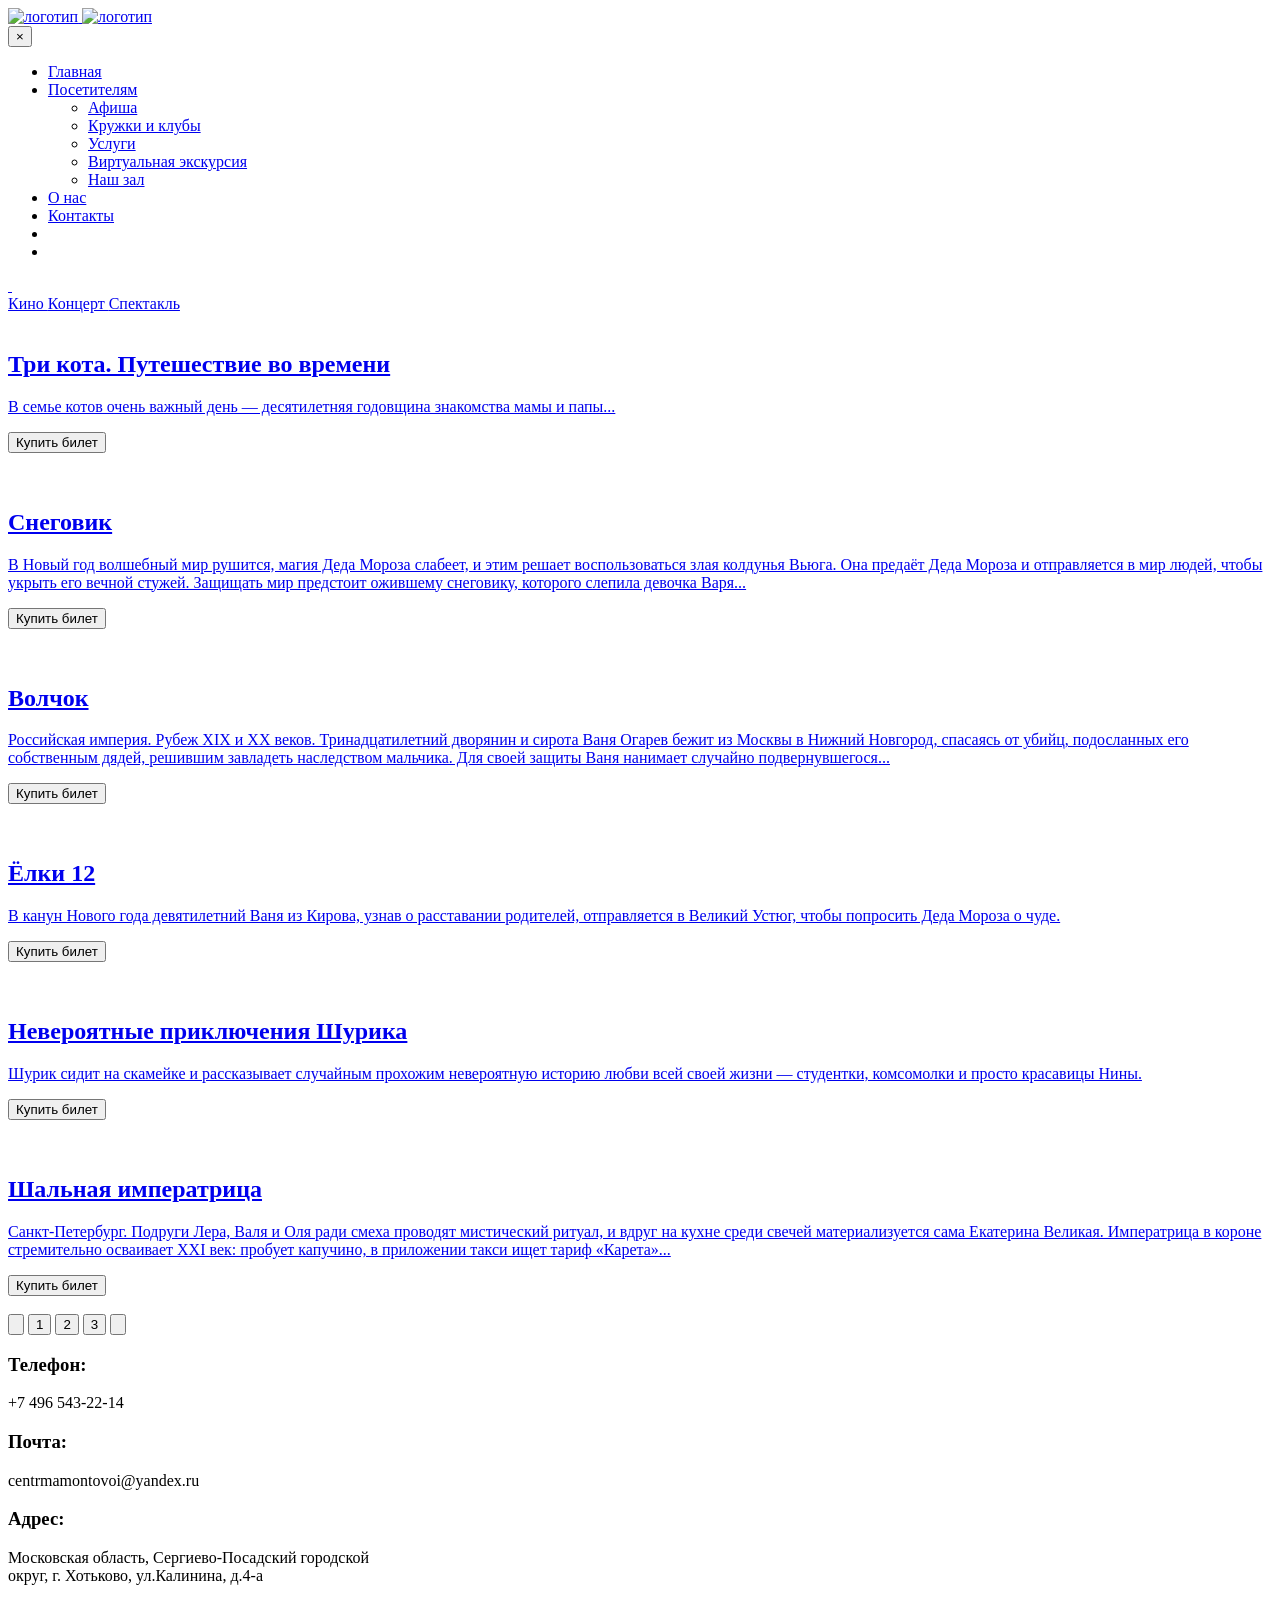
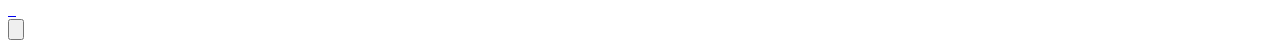
==== afisha.html @ f18469e9 "Add files via upload" ====
<!DOCTYPE html>
<html lang="ru">
<head>
    <meta charset="UTF-8">
    <meta name="viewport" content="width=device-width, initial-scale=1.0">
    <link rel="stylesheet" href="/dist/css/reset.css">
    <link rel="stylesheet" href="/dist/css/normalize.css">
    <link rel="stylesheet" href="/dist/css/style.min.css">
    <title>Культурный центр "Елизавета Мамонтова"</title>
    <script src="js/script.js" defer></script>
</head>
<body>

    <!-- хедер -->
    <div class="main-section">
        <div class="main-section__nav-background"></div>
        <div class="hamburger">
            <span></span>
            <span></span>
            <span></span>
        </div>
        <div class="container main-section_nav-container">
            <header>
                <a href="index.html">
                    <img src="/src/icons/fullLogo.svg" alt="логотип" class="header__logo-full">
                    <img src="/src/icons/logo.svg" alt="логотип" class="header__logo-mobile">
                </a>
            </header>
            <nav class="main-section__nav nav-menu">

                <button class="nav-menu__close">×</button>

                <ul class="nav-menu__list">
                    <li class="nav-menu__list-item"><a href="index.html">Главная</a></li>
                    <li class="nav-menu__list-item nav-menu__dropdown">
                        <a href="#" class="nav-menu__link nav-menu__link_active">Посетителям</a>
                        <ul class="nav-menu__submenu">
                            <li><a href="afisha.html">Афиша</a></li>
                            <li><a href="#">Кружки и клубы</a></li>
                            <li><a href="#">Услуги</a></li>
                            <li><a href="#">Виртуальная экскурсия</a></li>
                            <li><a href="#">Наш зал</a></li>
                        </ul>
                    </li>
                    <li class="nav-menu__list-item"><a href="#">О нас</a></li>
                    <li class="nav-menu__list-item"><a href="#">Контакты</a></li>
                    <li class="nav-menu__list-item_icon">
                        <a href="#"><img src="/src/icons/visuallyImpaired.svg" alt=""></a>
                    </li>
                    <li class="nav-menu__list-item_icon">
                        <a href="#"><img src="/src/icons/serch.svg" alt=""></a>
                    </li>
                </ul>
            </nav>
            
            <div class="header__actions">
                <a href="#" class="header__icon">
                    <img src="/src/icons/visuallyImpaired.svg" alt="">
                </a>
                <a href="#" class="header__icon">
                    <img src="/src/icons/serch.svg" alt="">
                </a>
            </div>
            
            <div class="nav-overlay"></div>
            
        </div>
    </div>

    <!-- события -->
    <div class="afisha-tabs">
        <div class="afisha-tabs__container">

            <a href="#" class="afisha-tabs__item afisha-tabs__item_active">
                Кино
            </a>

            <a href="#" class="afisha-tabs__item">
                Концерт
            </a>

            <a href="#" class="afisha-tabs__item" id="cover-end">
                Спектакль
            </a>

        </div>
    </div>

    <!-- афиши -->
    <section class="movies">

        <div class="movie-card">
            <a href="filmCard1.html" class="movie-card__link">
                <img src="img/Постер1.png" alt="" class="movie-card__img">
            </a>

            <div class="movie-card__content">
                <a href="filmCard1.html" class="movie-card__link">
                    <h1 class="movie-card__title">
                        Три кота. Путешествие во времени
                    </h1>

                    <p class="movie-card__text">
                        В семье котов очень важный день — десятилетняя годовщина знакомства мамы и папы...
                    </p>
                </a>

                <button class="movie-card__btn">
                    Купить билет
                </button>
            </div>

            <img src="icons/ГолубаяЗвезда.svg" alt="" class="movie-card__star movie-card__star_left">
            
            <img src="icons/ГолубаяЗвезда.svg" alt="" class="movie-card__star movie-card__star_right">

        </div>

        <div class="movie-card">
            <a href="filmCard1.html" class="movie-card__link">
                <img src="img/Постер2.png" alt="" class="movie-card__img">
            </a>
            
            
            <div class="movie-card__content">
                <a href="filmCard1.html" class="movie-card__link">
                    <h1 class="movie-card__title">
                        Снеговик
                    </h1>

                    <p class="movie-card__text">
                        В Новый год волшебный мир рушится, магия Деда Мороза слабеет, и этим решает воспользоваться злая колдунья Вьюга. Она предаёт Деда Мороза и отправляется в мир людей, чтобы укрыть его вечной стужей. Защищать мир предстоит ожившему снеговику, которого слепила девочка Варя...
                    </p>
                </a>

                <button class="movie-card__btn">
                    Купить билет
                </button>
            </div>
            

            <img src="icons/ГолубаяЗвезда.svg" alt="" class="movie-card__star movie-card__star_left">
            
            <img src="icons/ГолубаяЗвезда.svg" alt="" class="movie-card__star movie-card__star_right">

        </div>

        <div class="movie-card">
            <a href="filmCard3.html" class="movie-card__link">
                <img src="img/Постер3.png" alt="" class="movie-card__img">
            </a>

            <div class="movie-card__content">
                <a href="filmCard3.html" class="movie-card__link">
                    <h1 class="movie-card__title">
                        Волчок
                    </h1>
                </a>

                <a href="filmCard3.html" class="movie-card__link">
                    <p class="movie-card__text">
                        Российская империя. Рубеж XIX и XX веков. Тринадцатилетний дворянин и сирота Ваня Огарев бежит из Москвы в Нижний Новгород, спасаясь от убийц, подосланных его собственным дядей, решившим завладеть наследством мальчика. Для своей защиты Ваня нанимает случайно подвернувшегося...
                    </p>
                </a>

                <button class="movie-card__btn">
                    Купить билет
                </button>
            </div>

            <img src="icons/ГолубаяЗвезда.svg" alt="" class="movie-card__star movie-card__star_left">
            
            <img src="icons/ГолубаяЗвезда.svg" alt="" class="movie-card__star movie-card__star_right">

        </div>

        <div class="movie-card">
            <a href="filmCard1.html" class="movie-card__link">
                <img src="img/Постер4.png" alt="" class="movie-card__img">
            </a>

            <div class="movie-card__content">
                <a href="filmCard1.html" class="movie-card__link">
                    <h1 class="movie-card__title">
                        Ёлки 12
                    </h1>

                    <p class="movie-card__text">
                        В канун Нового года девятилетний Ваня из Кирова, узнав о расставании родителей, отправляется в Великий Устюг, чтобы попросить Деда Мороза о чуде.
                    </p>
                </a>

                <button class="movie-card__btn">
                    Купить билет
                </button>
            </div>

            <img src="icons/ГолубаяЗвезда.svg" alt="" class="movie-card__star movie-card__star_left">
            
            <img src="icons/ГолубаяЗвезда.svg" alt="" class="movie-card__star movie-card__star_right">

        </div>

        <div class="movie-card">
            <a href="filmCard1.html" class="movie-card__link">
                <img src="img/Постер5.png" alt="" class="movie-card__img">
            </a>

            <div class="movie-card__content">
                <a href="filmCard1.html" class="movie-card__link">
                    <h1 class="movie-card__title">
                        Невероятные приключения Шурика
                    </h1>

                    <p class="movie-card__text">
                        Шурик сидит на скамейке и рассказывает случайным прохожим невероятную историю любви всей своей жизни — студентки, комсомолки и просто красавицы Нины.
                    </p>
                </a>

                <button class="movie-card__btn">
                    Купить билет
                </button>
            </div>

            <img src="icons/ГолубаяЗвезда.svg" alt="" class="movie-card__star movie-card__star_left">
            
            <img src="icons/ГолубаяЗвезда.svg" alt="" class="movie-card__star movie-card__star_right">

        </div>

        <div class="movie-card">
            <a href="filmCard1.html" class="movie-card__link">
                <img src="img/Постер6.png" alt="" class="movie-card__img">
            </a>

            <div class="movie-card__content">
                <a href="filmCard1.html" class="movie-card__link">
                    <h2 class="movie-card__title">
                        Шальная императрица
                    </h2>

                    <p class="movie-card__text">
                        Санкт-Петербург. Подруги Лера, Валя и Оля ради смеха проводят мистический ритуал, и вдруг на кухне среди свечей материализуется сама Екатерина Великая. Императрица в короне стремительно осваивает XXI век: пробует капучино, в приложении такси ищет тариф «Карета»...
                    </p>
                </a>

                <button class="movie-card__btn">
                    Купить билет
                </button>
            </div>

            <img src="icons/ГолубаяЗвезда.svg" alt="" class="movie-card__star movie-card__star_left">
            
            <img src="icons/ГолубаяЗвезда.svg" alt="" class="movie-card__star movie-card__star_right">

        </div>

    </section>

    <!-- страницы -->
    <div class="pagination">

        <button class="pagination__arrow pagination__arrow_left">
            <img src="icons/КнопкаВлево.svg" alt="">
        </button>

        <button class="pagination__page pagination__page_active">
            1
        </button>

        <button class="pagination__page">
            2
        </button>

        <button class="pagination__page">
            3
        </button>

        <button class="pagination__arrow pagination__arrow_right">
            <img src="icons/КнопкаВправо.svg" alt="">
        </button>

    </div>

    <!-- футер -->
    <footer class="footer">

        <div class="footer__top-line"></div>

        <div class="footer__container">

            <div class="footer__contacts">

                <div class="footer__item">
                    <h3>Телефон:</h3>
                    <p>+7 496 543-22-14</p>
                </div>

                <div class="footer__item">
                    <h3>Почта:</h3>
                    <p>centrmamontovoi@yandex.ru</p>
                </div>

                <div class="footer__item">
                    <h3>Адрес:</h3>
                    <p>
                        Московская область, Сергиево-Посадский городской <br> округ, г. Хотьково, ул.Калинина, д.4-а
                    </p>
                </div>

            </div>

            <div class="footer__socials">

                <a href="#">
                    <img src="icons/vk.svg" alt="">
                </a>

                <a href="#">
                    <img src="icons/telegram.svg" alt="">
                </a>

                <a href="#">
                    <img src="icons/ok.svg" alt="">
                </a>

            </div>

        </div>

        <button class="scroll-top">
            <img src="icons/КнопкаНаверх.svg" alt="">
        </button>

    </footer>

</body>
</html>
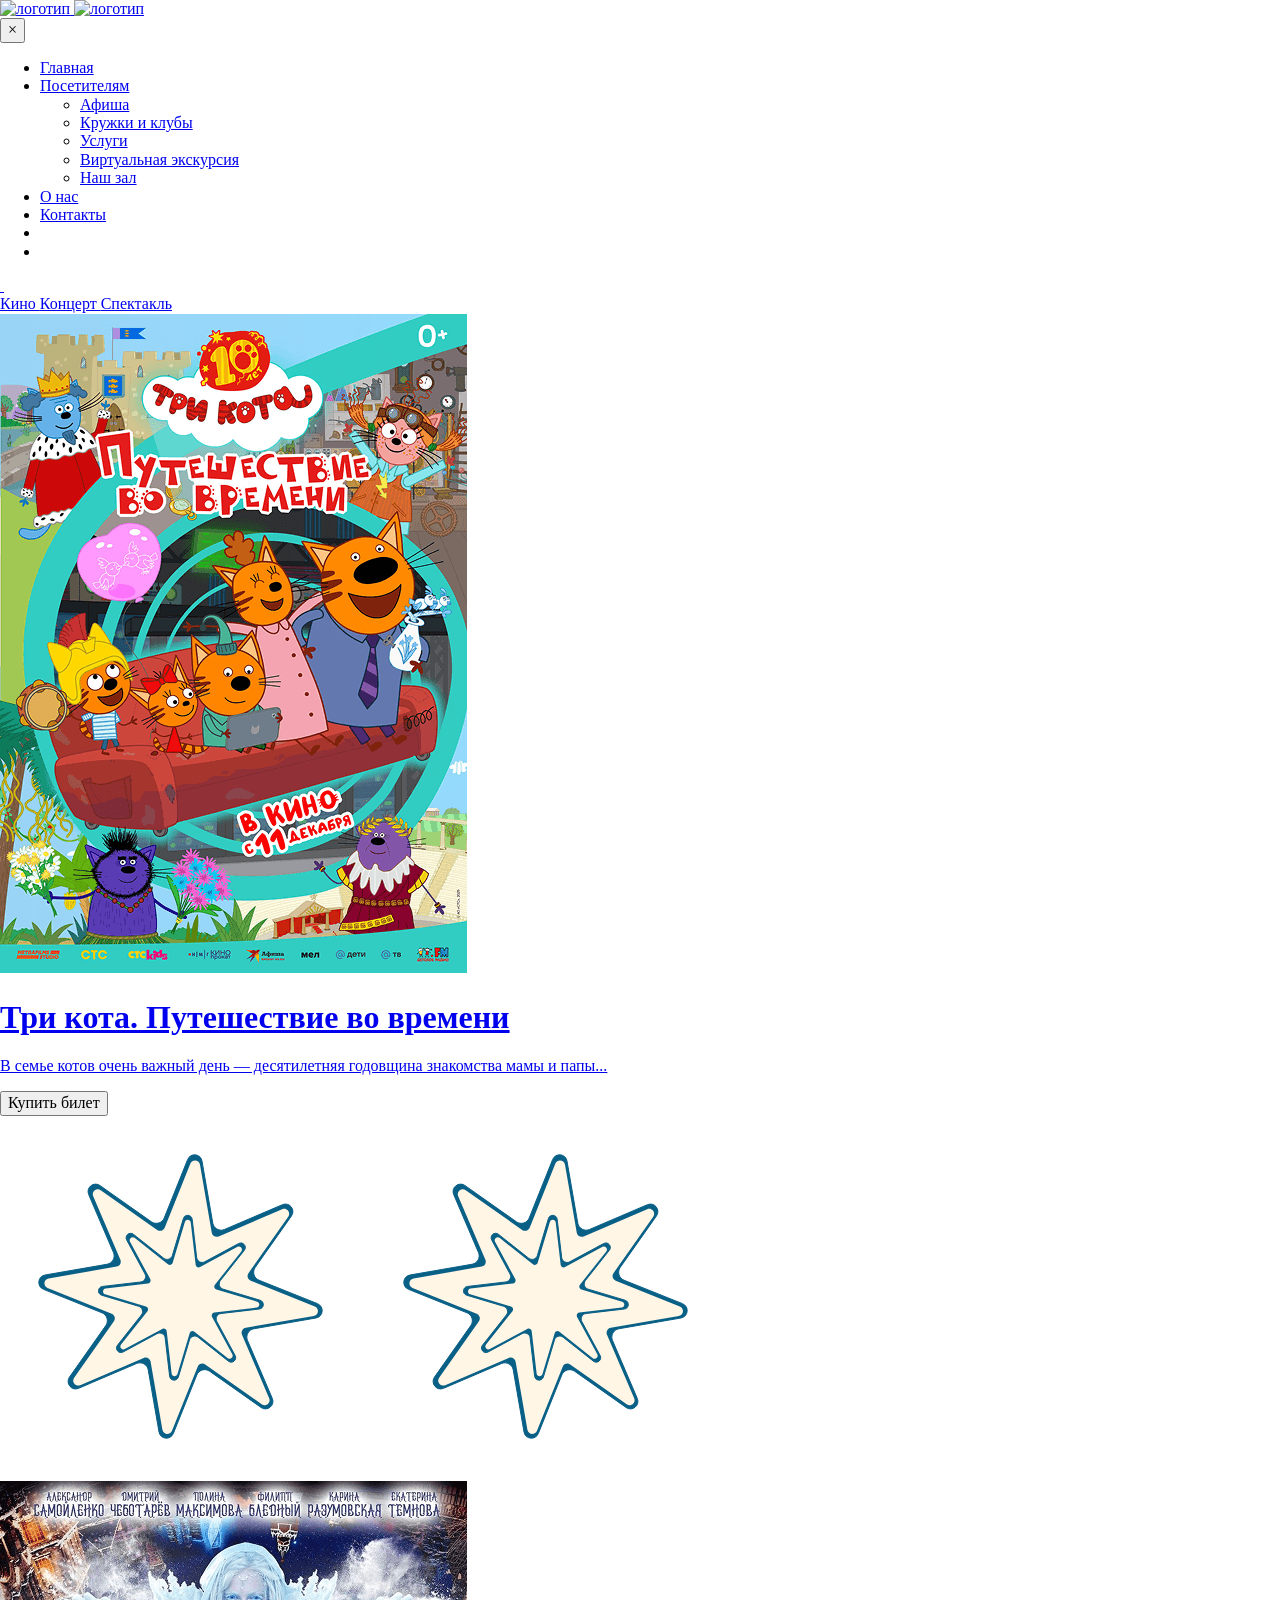
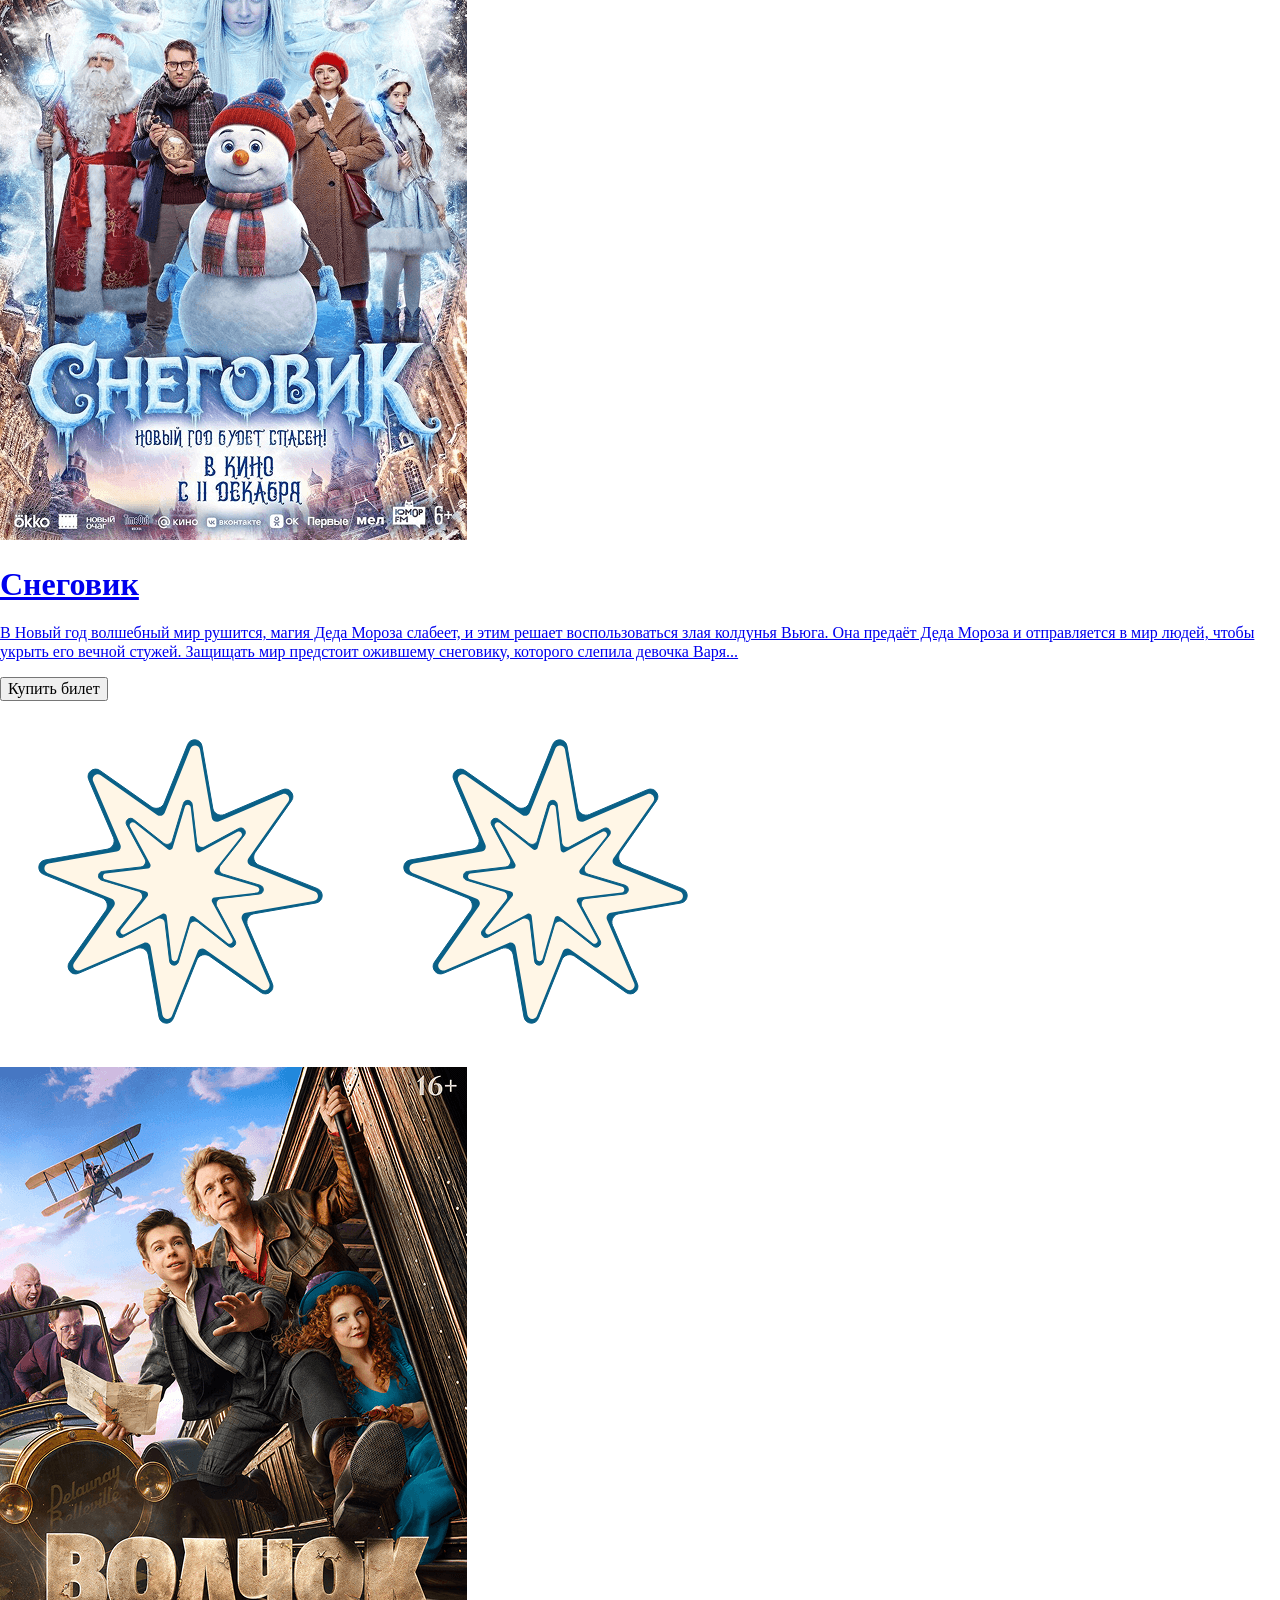
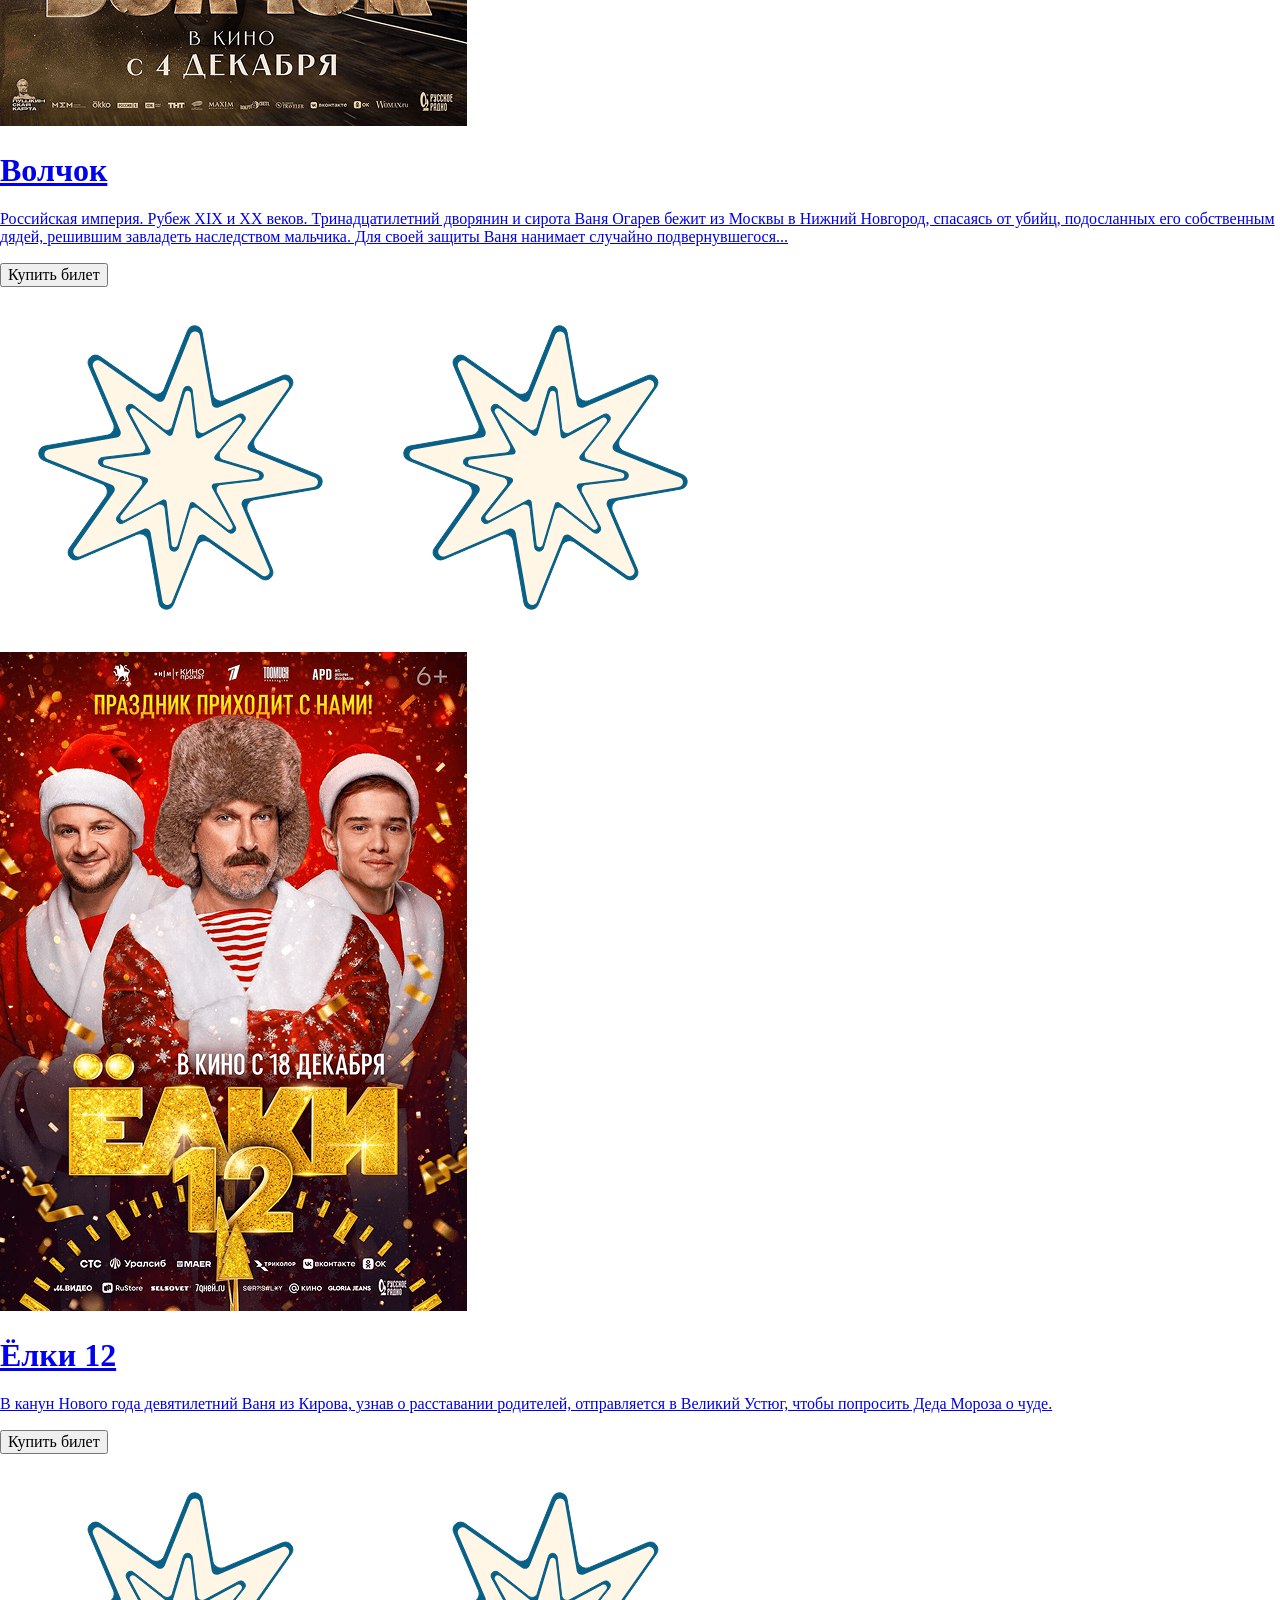
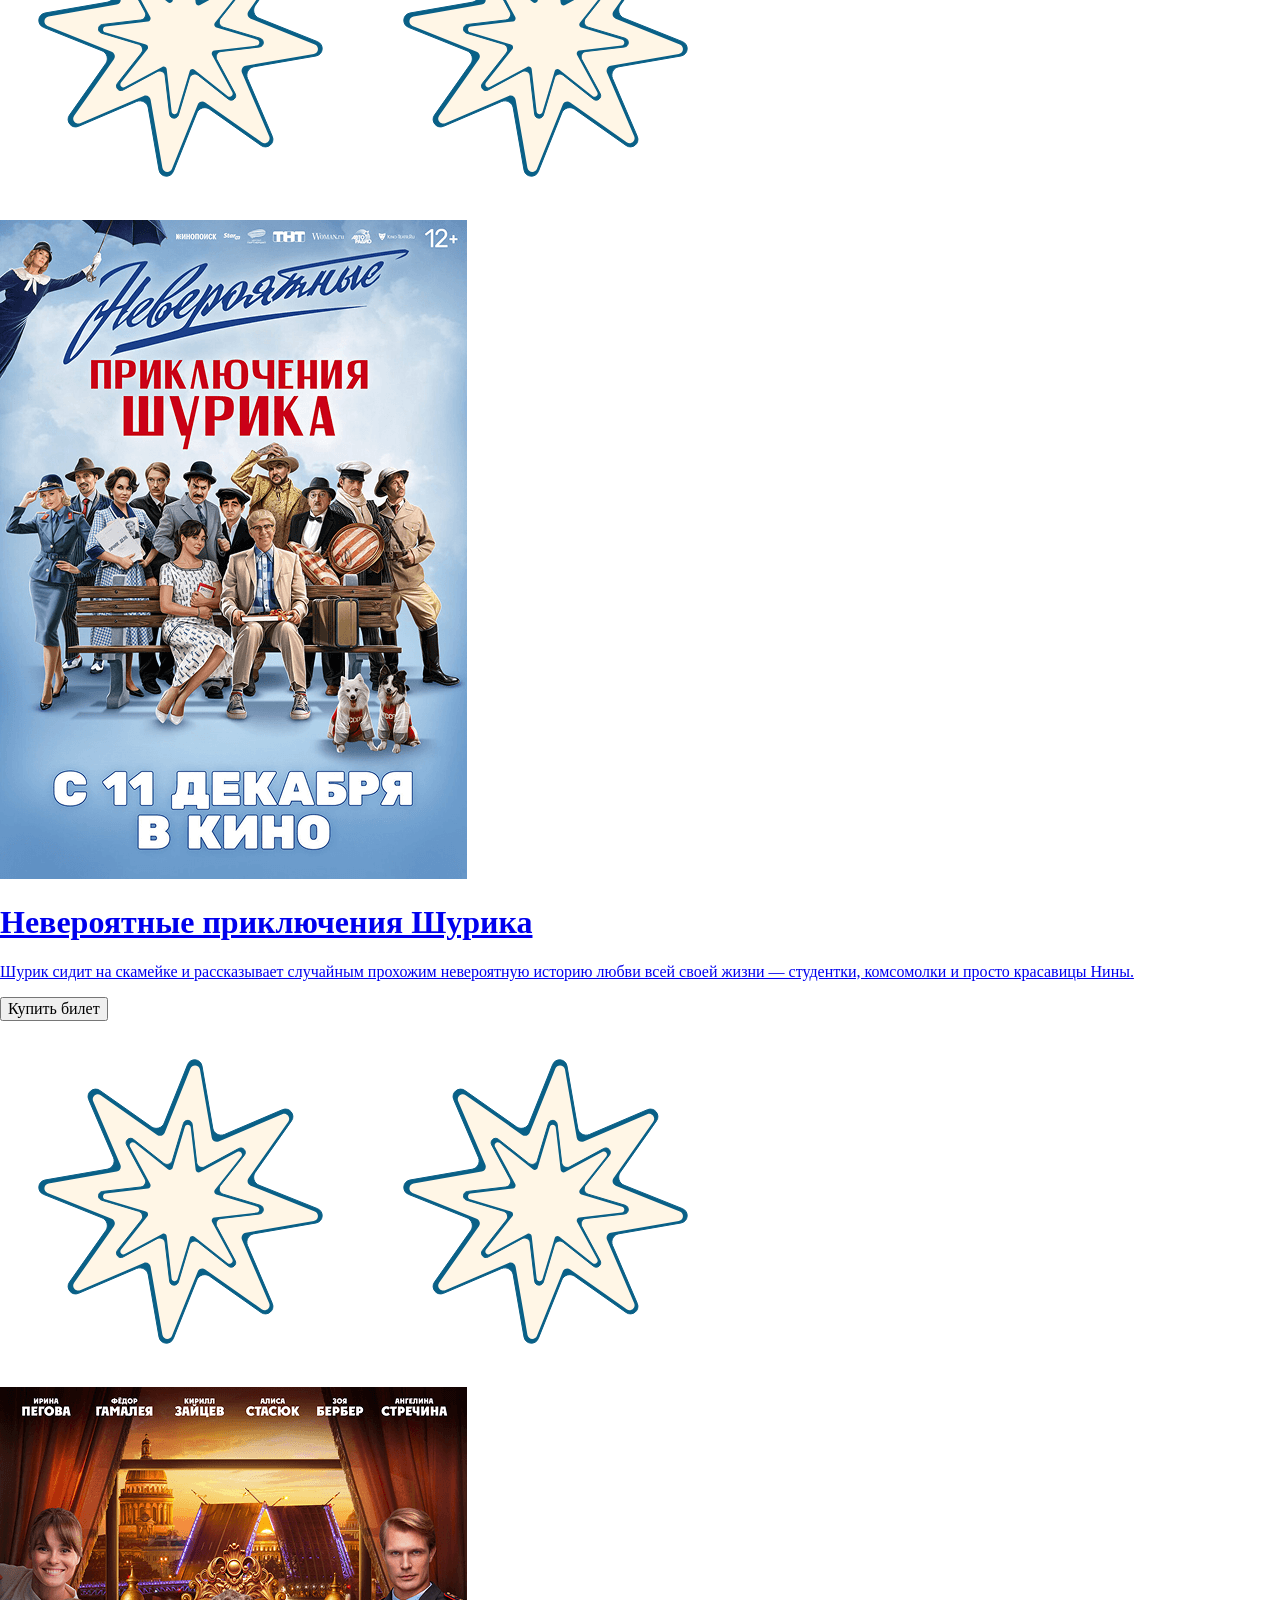
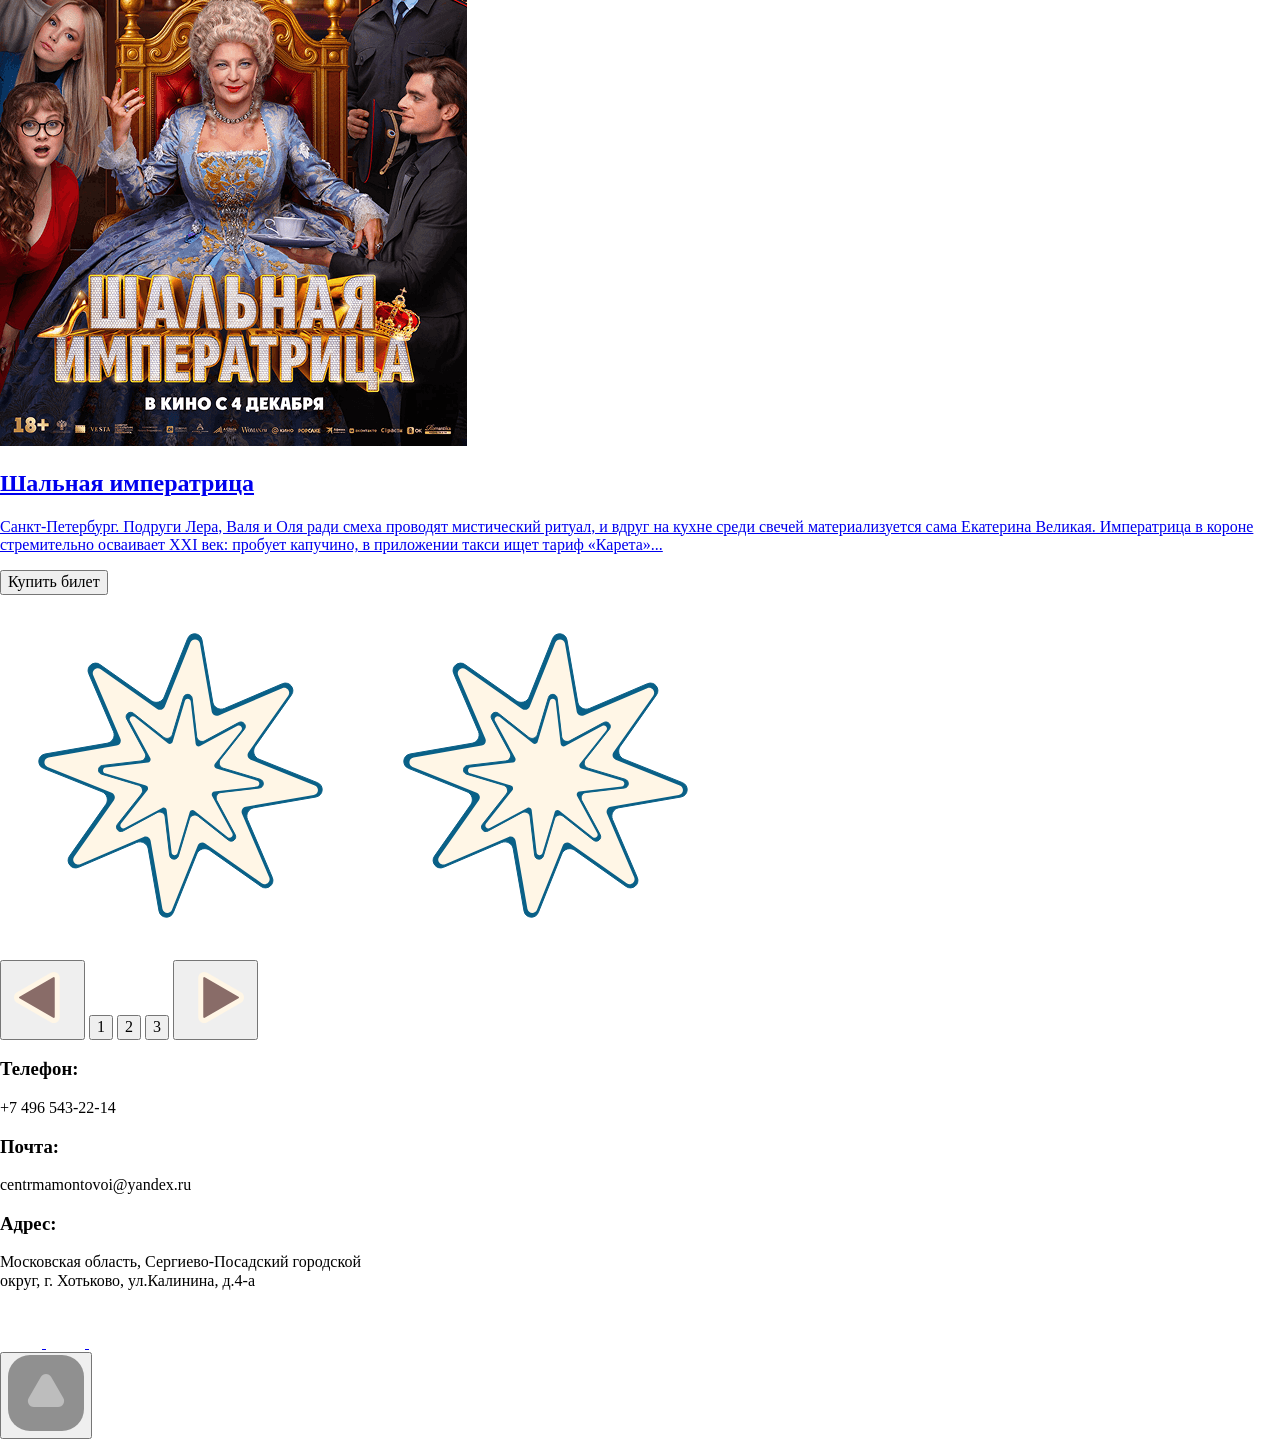
==== commit 4bc3ffe0: "Update afisha.html" ====
--- a/afisha.html
+++ b/afisha.html
@@ -3,9 +3,9 @@
 <head>
     <meta charset="UTF-8">
     <meta name="viewport" content="width=device-width, initial-scale=1.0">
-    <link rel="stylesheet" href="/dist/css/reset.css">
-    <link rel="stylesheet" href="/dist/css/normalize.css">
-    <link rel="stylesheet" href="/dist/css/style.min.css">
+    <link rel="stylesheet" href="css/reset.css">
+    <link rel="stylesheet" href="css/normalize.css">
+    <link rel="stylesheet" href="css/style.min.css">
     <title>Культурный центр "Елизавета Мамонтова"</title>
     <script src="js/script.js" defer></script>
 </head>
@@ -335,4 +335,4 @@
     </footer>
 
 </body>
-</html>+</html>
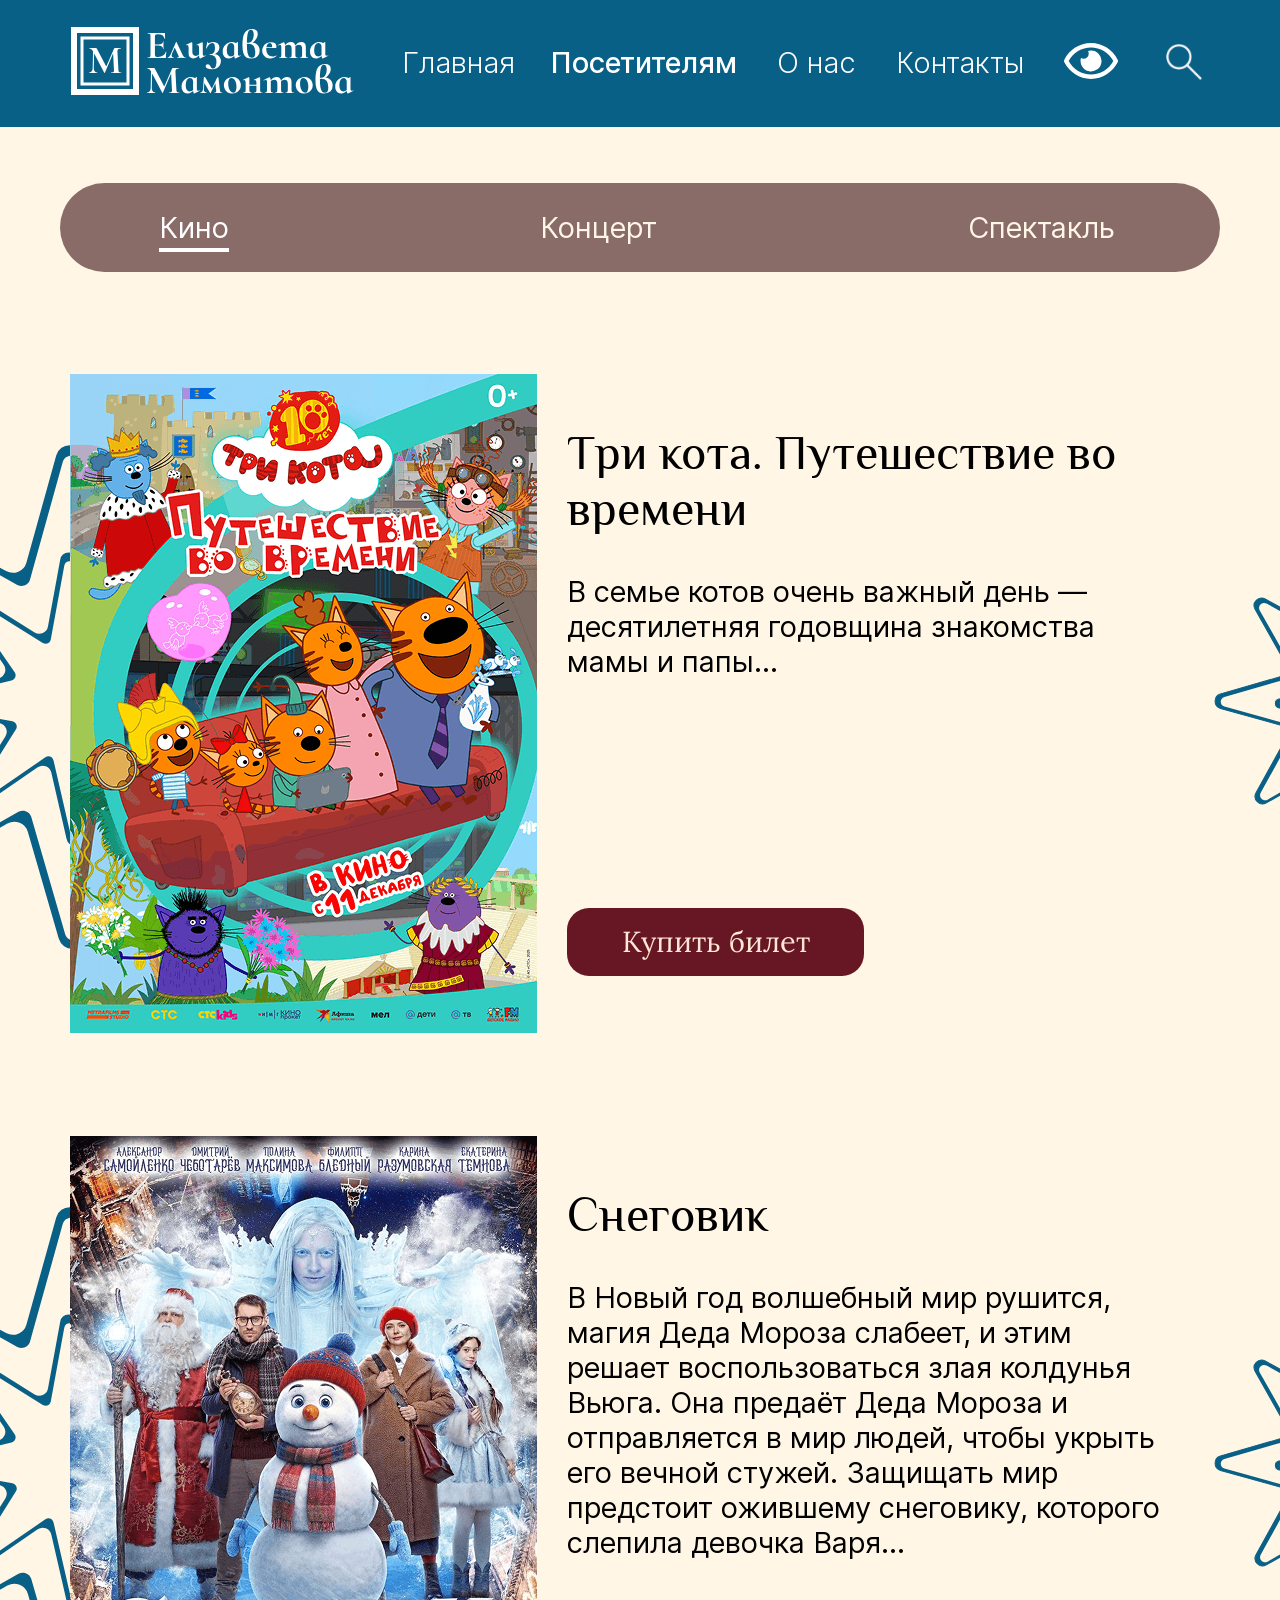
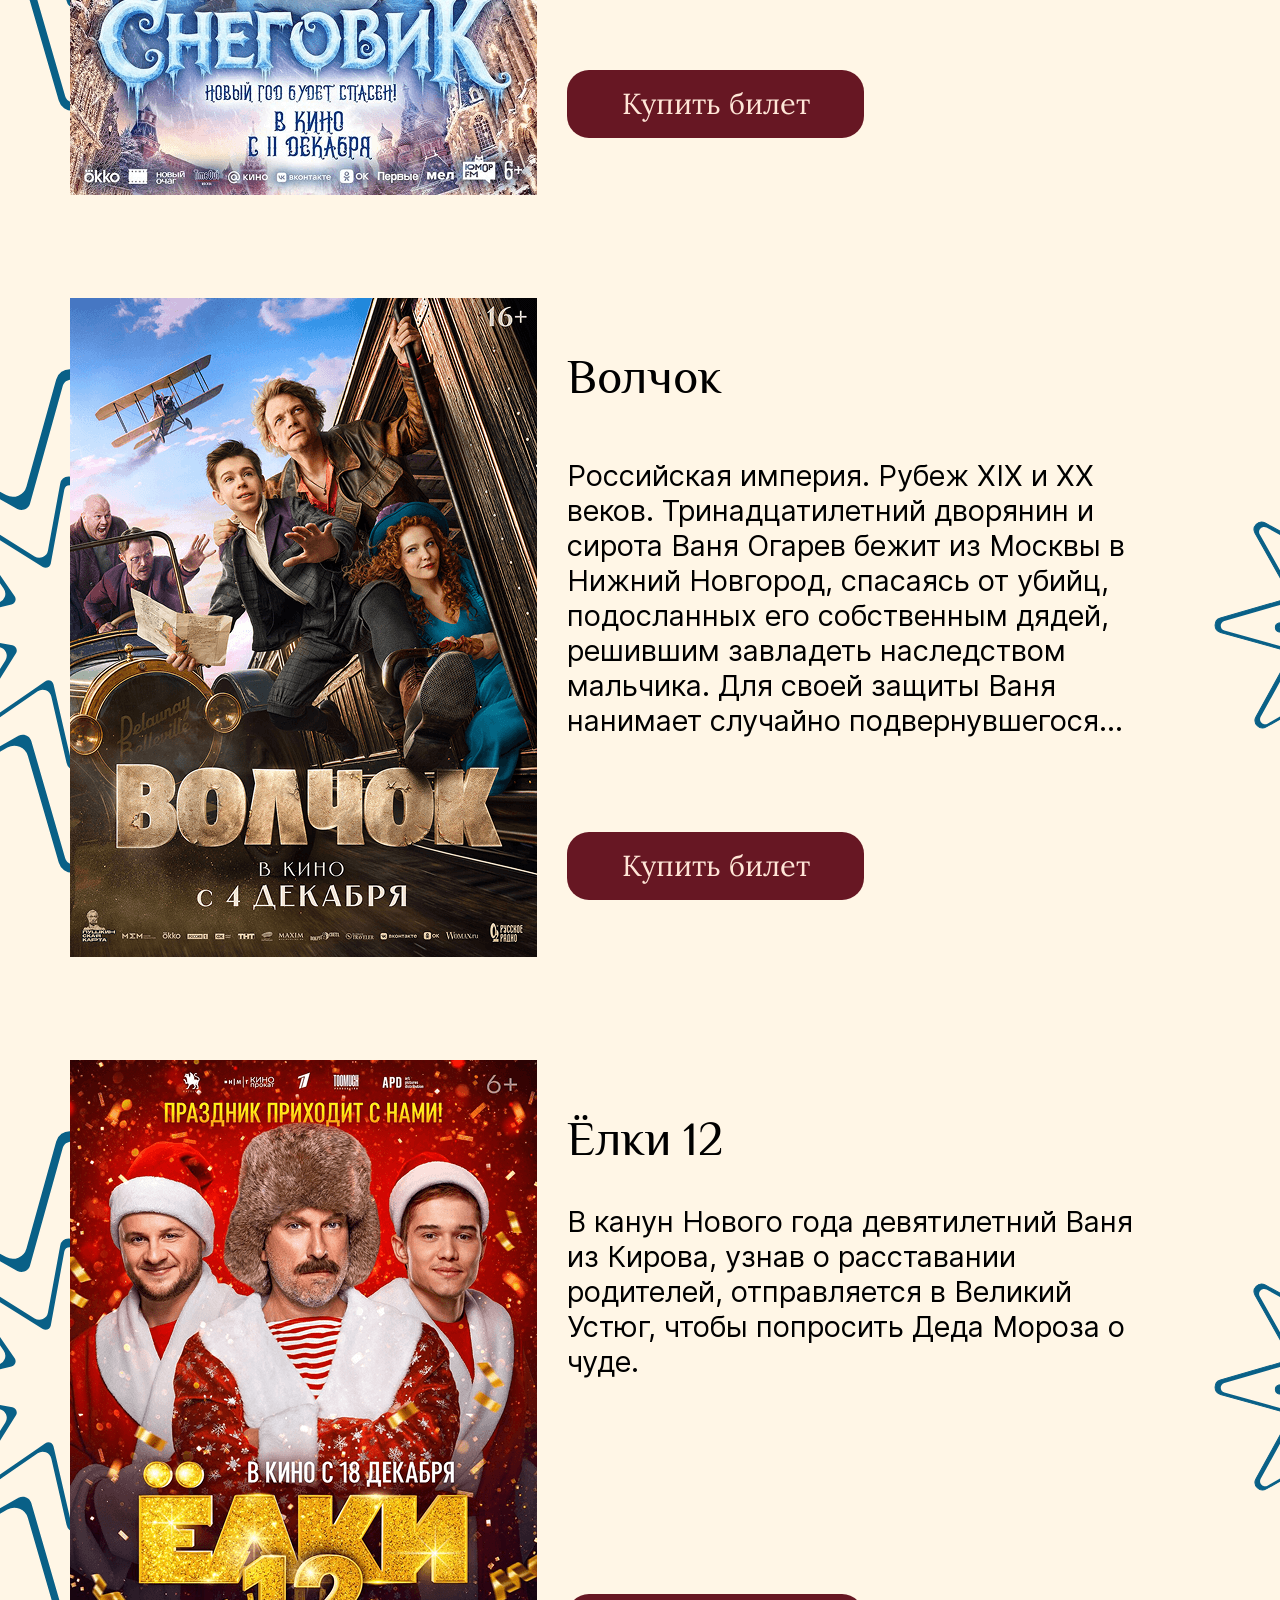
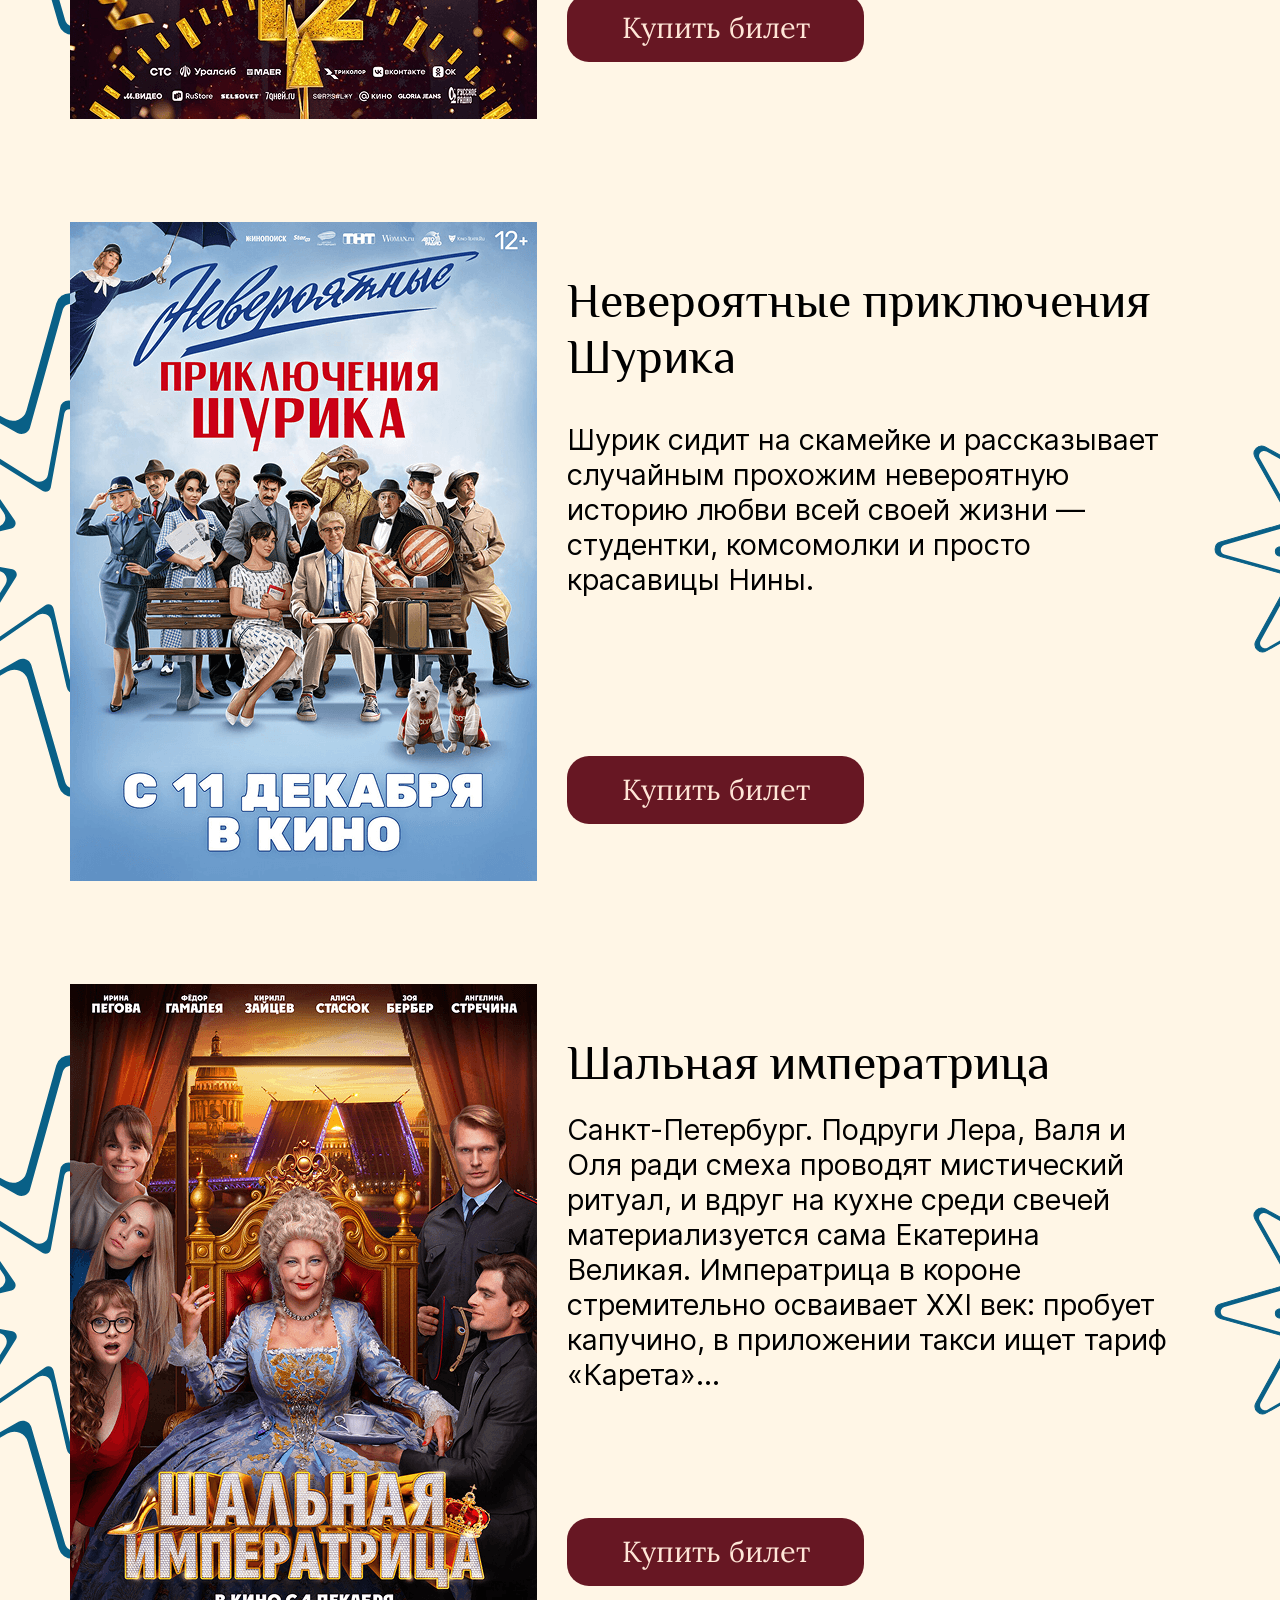
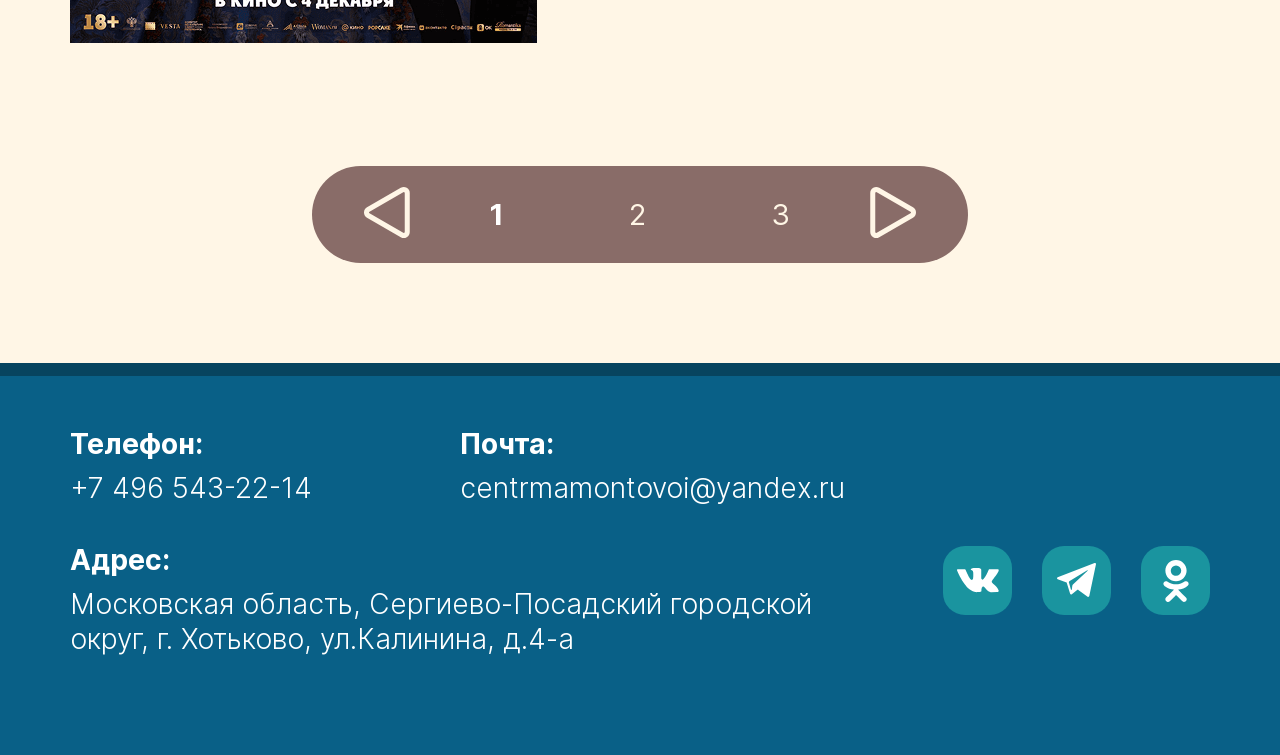
==== commit 5f2f61bf: "Update afisha.html" ====
--- a/afisha.html
+++ b/afisha.html
@@ -22,8 +22,8 @@
         <div class="container main-section_nav-container">
             <header>
                 <a href="index.html">
-                    <img src="/src/icons/fullLogo.svg" alt="логотип" class="header__logo-full">
-                    <img src="/src/icons/logo.svg" alt="логотип" class="header__logo-mobile">
+                    <img src="icons/fullLogo.svg" alt="логотип" class="header__logo-full">
+                    <img src="icons/logo.svg" alt="логотип" class="header__logo-mobile">
                 </a>
             </header>
             <nav class="main-section__nav nav-menu">
@@ -45,20 +45,20 @@
                     <li class="nav-menu__list-item"><a href="#">О нас</a></li>
                     <li class="nav-menu__list-item"><a href="#">Контакты</a></li>
                     <li class="nav-menu__list-item_icon">
-                        <a href="#"><img src="/src/icons/visuallyImpaired.svg" alt=""></a>
+                        <a href="#"><img src="icons/visuallyImpaired.svg" alt=""></a>
                     </li>
                     <li class="nav-menu__list-item_icon">
-                        <a href="#"><img src="/src/icons/serch.svg" alt=""></a>
+                        <a href="#"><img src="icons/serch.svg" alt=""></a>
                     </li>
                 </ul>
             </nav>
             
             <div class="header__actions">
                 <a href="#" class="header__icon">
-                    <img src="/src/icons/visuallyImpaired.svg" alt="">
+                    <img src="icons/visuallyImpaired.svg" alt="">
                 </a>
                 <a href="#" class="header__icon">
-                    <img src="/src/icons/serch.svg" alt="">
+                    <img src="icons/serch.svg" alt="">
                 </a>
             </div>
             
--- a/css/style.min.css
+++ b/css/style.min.css
@@ -0,0 +1 @@
+*{box-sizing:border-box;margin:0;padding:0}@font-face{font-family:CormorantInfant;font-weight:700;font-style:normal;src:url("../fonts/CormorantInfant-Bold.woff2") format("woff2")}@font-face{font-family:ElMessiri;font-weight:700;font-style:normal;src:url("../fonts/ElMessiri-Regular.woff2") format("woff2")}@font-face{font-family:Lora;font-weight:400;font-style:normal;src:url("../fonts/Lora-Regular.woff2") format("woff2")}@font-face{font-family:Inter;font-weight:700;font-style:normal;src:url("../fonts/Inter-Bold.woff2") format("woff2")}@font-face{font-family:Inter;font-weight:200;font-style:normal;src:url("../fonts/Inter-ExtraLight.woff2") format("woff2")}@font-face{font-family:Inter;font-weight:300;font-style:normal;src:url("../fonts/Inter-Light.woff2") format("woff2")}@font-face{font-family:Inter;font-weight:500;font-style:normal;src:url("../fonts/Inter-Medium.woff2") format("woff2")}@font-face{font-family:Inter;font-weight:400;font-style:normal;src:url("../fonts/Inter-Regular.woff2") format("woff2")}body{background-color:#fff6e6}html,body{overflow-x:clip}.container{max-width:1140px;margin:0 auto}.main-section__nav-background{width:100%;height:127px;left:0;top:0;position:absolute;z-index:-2;background:#096087}.main-section_nav-container{display:flex;justify-content:space-between;align-items:end;height:99px}.nav-menu{margin-bottom:8px}.nav-menu__list{display:flex;align-items:center;gap:40px}.nav-menu__list-item{color:#fff;font-family:Inter;font-weight:300;font-size:29px}.nav-menu__list-item a{color:#fff;text-decoration:none}.nav-menu__dropdown{position:relative}.nav-menu__submenu{display:none;position:absolute;top:80px;left:-40px;width:318px;padding:8px 44px 40px 48px;background:#096087;z-index:40}.nav-menu__link_active{font-weight:500;margin-left:-4.5px}.header__logo-mobile{display:none}.nav-menu__dropdown.active .nav-menu__submenu{top:79px;display:flex;flex-direction:column;gap:40px;line-height:35px;box-shadow:0 32px 30px rgba(0,0,0,.4392156863)}.nav-menu__dropdown.active .nav-menu__link{font-weight:500;margin-left:-4.5px}.nav-menu__dropdown.active .nav-menu__link_icon a{margin-left:0}.culture-section{margin-top:28px;overflow:hidden}.culture-section__container{display:grid;grid-template-columns:1fr 420px;gap:24px;max-width:1440px;margin:0 auto}.culture-section__left{position:absolute;display:flex;flex-direction:column}.culture-section__main-image{display:block;width:744px;height:837.13px}.culture-section__content{position:relative;margin-top:-2px;width:100%;z-index:10;background:#8c7453;padding:54.89px 72px}.culture-section__title{font-family:CormorantInfant;margin-left:68px;margin-bottom:39.22px;color:#fff;font-size:61px;line-height:74px}.culture-section__right{position:absolute;height:1131px;margin-right:24px;margin-left:768px;overflow:hidden;pointer-events:none;-webkit-user-select:none;-moz-user-select:none;user-select:none}.culture-section__right::before{content:"";position:absolute;top:0;left:0;right:0;height:150px;z-index:1;pointer-events:none;background:linear-gradient(to bottom, #FFF6E6 0%, rgba(242, 237, 227, 0.95) 20%, rgba(242, 237, 227, 0) 100%)}.culture-section__right::after{content:"";position:absolute;bottom:0;left:0;right:0;height:220px;z-index:1;pointer-events:none;background:linear-gradient(to top, #FFF6E6 0%, rgba(242, 237, 227, 0.95) 20%, rgba(242, 237, 227, 0) 100%)}.culture-section__slider{display:flex;flex-direction:column;gap:24px;animation:moveDown 35s linear infinite;width:648px}.culture-section__slider img{display:block;-o-object-fit:cover;object-fit:cover}@keyframes moveDown{0%{transform:translateY(-50%)}100%{transform:translateY(0)}}.events{margin-top:1199px}.events__viewport{overflow:hidden;width:100%}.events__container{max-width:1440px;margin:0 auto}.events__header{margin-bottom:40px}.events__title{width:650px;height:90px;background:#896c68;border-radius:0 158px 158px 0;color:#fff;font-size:40px;font-family:ElMessiri;display:flex;justify-content:center;align-items:center}.events__slider{position:relative}.events__track{display:flex;gap:30px;transition:transform .5s ease;margin-left:-156px}.events__arrow{position:absolute;top:50%;transform:translateY(-50%);width:80px;height:80px;border:none;background:hsla(0,0%,100%,0);cursor:pointer;z-index:20}.events__arrow_left{left:30px}.events__arrow_right{right:30px}.event-card{flex:0 0 565px;position:relative;overflow:hidden}.event-card img{width:565px;height:534px;-o-object-fit:cover;object-fit:cover;-o-object-position:center center;object-position:center center;display:block}.event-card__overlay{position:absolute;left:0;right:0;bottom:0;height:180px;background:linear-gradient(to top, rgba(0, 0, 0, 0.85), rgba(0, 0, 0, 0))}.event-card__title{font-family:Inter;font-weight:300;position:absolute;left:10px;right:10px;bottom:28px;color:#fff;font-size:40px;text-align:center}.about{padding:184px 0 166px 1px;position:relative;overflow:hidden}.about p{font-family:Inter;font-weight:400;font-size:28px;line-height:35px}.about__container{max-width:1140px;margin:0 auto;position:relative}.about__header{width:447px;height:85px;background:#1a949f;border-radius:0 45px 45px 0;display:flex;align-items:center;justify-content:center;margin-bottom:8px;margin-left:-150px}.about__title{font-family:ElMessiri;font-size:40px;color:#fff}.about__content{display:flex;justify-content:space-between;align-items:flex-start;margin-bottom:31px}.about__text{width:565px;height:534px;margin:15px 15px 15px 0}.about__text p{margin-bottom:30px}.about__image-wrapper{width:595px;height:564px;padding:15px;background:#096087}.about__image{width:565px;height:534px}.about__bottom-text{width:1161px;height:269px;margin:0 auto}.about__star{position:absolute;z-index:-1;pointer-events:none}.about__star_1{width:644.53px;position:absolute;top:-166px;right:-258px;z-index:-1;transform:rotate(-72.3deg)}.about__star_2{width:395.96px;left:-347px;bottom:103px;transform:rotate(-5.5deg)}.about__star_3{width:361px;right:-327px;bottom:-38px;transform:rotate(-6.4deg)}.center-info{position:relative}.center-info__bg{position:absolute;left:0;right:0;top:208px;height:432px;background:#096087;z-index:1}.center-info__container{max-width:1140px;margin:0 auto;position:relative;z-index:2}.center-info__lines{position:absolute;left:-150px;top:18px;width:130px;height:auto}.center-info__title{font-family:ElMessiri;font-size:40px;margin-bottom:16px;line-height:63px}.center-info__content{display:flex;align-items:center}.center-info__image-wrapper{width:595px;height:564px;background:#096087;padding:15px}.center-info__image{width:565px;height:534px;-o-object-fit:cover;object-fit:cover}.center-info__text-block{color:#fff;padding:18px 0 18px 15px;width:1440px;height:432px}.center-info__text-block p{font-family:Inter;font-weight:400;font-size:28px;line-height:35px;margin-bottom:40px}.center-info__btn{width:367px;height:68px;border:none;cursor:pointer;border-radius:22px;background:#671723;color:#ffe6d7;font-family:Lora;font-size:28px;display:flex;align-items:center;justify-content:center}.center-info__btn:active{background-color:#942737;color:#fff}.memory{position:relative;padding:137px 0}.memory__bg{position:absolute;left:0;right:0;top:230px;height:421px;background:#896c68;z-index:1}.memory__container{max-width:1140px;margin:0 auto;position:relative;z-index:2}.memory__lines{position:absolute;left:-150px;top:-19px;width:130px;height:auto}.memory__title{font-family:ElMessiri;font-size:40px;margin-bottom:23px}.memory__content{display:flex;align-items:flex-start}.memory__text{font-family:Inter;font-weight:400;color:#fff;padding:18px 15px 18px 0;font-size:28px;line-height:35px;margin-top:47px}.memory__image-wrapper{width:595px;height:564px;position:relative}.memory__flower{position:absolute;top:-155px;right:-99px;width:285px;z-index:3}.memory__image{width:565px;height:534px;border:12px solid #896c68;display:block}.memory__btn{width:367px;height:68px;border:none;cursor:pointer;border-radius:22px;background:#671723;color:#ffe6d7;font-family:Lora;font-size:28px;display:flex;align-items:center;justify-content:center;margin-top:15px;margin-left:194px}.memory__btn:active{background-color:#942737;color:#fff}.feedback{padding:122px 0 237px;position:relative}.feedback__container{max-width:1140px;margin:0 auto;border:10px solid #671723;background:#fff;position:relative;z-index:2}.feedback__content{display:flex;height:473px}.feedback__text{font-family:Inter;padding:48px 69px 146px}.feedback__text h2{font-size:28px;line-height:1.25;font-weight:700;margin-bottom:80px}.feedback__text p{font-size:28px;margin-bottom:50px}.feedback__btn{width:298px;height:68px;border:none;border-radius:22px;font-family:Lora;background:#671723;color:#ffe6d7;font-size:28px;cursor:pointer}.feedback__btn:active{background-color:#942737;color:#fff}.feedback__star{position:absolute;z-index:1}.feedback__star_1{width:350px;left:4px;bottom:106px}.feedback__star_2{width:235.45px;right:45px;top:17px}.footer{background:#096087;padding-bottom:98px;position:relative}.footer__top-line{width:100%;height:13px;background:#07445f;margin-bottom:54px}.footer__container{max-width:1140px;margin:0 auto;display:flex;justify-content:space-between;align-items:flex-start}.footer__contacts{display:flex;gap:40px 148px;flex-wrap:wrap}.footer__item{color:#fff}.footer__item h3{font-family:Inter;font-size:28px;font-weight:700;margin-bottom:13px}.footer__item p{font-family:Inter;font-size:28px;font-weight:300;line-height:35px}.footer__socials{display:flex;gap:30px;margin-top:116px}.footer__socials a{width:69px;height:69px;border-radius:22px;background:#1a949f;display:flex;align-items:center;justify-content:center}.scroll-top{position:fixed;right:46px;bottom:46px;opacity:0;visibility:hidden;border:none;background:none;font-size:26px;cursor:pointer;z-index:100;transform:translateY(20px);transition:.3s all}.scroll-top_active{opacity:1;visibility:visible;transform:translateY(0)}.afisha-tabs{margin-top:84px;margin-bottom:102px}.afisha-tabs__container{width:1160px;height:89px;margin:0 auto;background-color:#896c68;border-radius:125px;display:flex;align-items:center;gap:311px;padding-left:99px}.afisha-tabs__item{position:relative;color:#fff6e6;text-decoration:none;font-family:Inter;font-weight:400;font-size:29px;transition:.3s}.afisha-tabs__item:hover{opacity:.8}.afisha-tabs__item_active{color:#fff}.afisha-tabs__item_active::after{content:"";position:absolute;left:0;bottom:-10px;width:100%;height:4px;background-color:#fff}.movies{max-width:1140px;margin:0 auto}.movie-card{display:flex;gap:30px;position:relative;margin-bottom:100px}.movie-card__content{display:flex;flex-direction:column;max-width:600px}.movie-card__title{font-family:ElMessiri;font-weight:700;font-size:48px;line-height:116%;margin-top:56px}.movie-card__text{font-family:Inter;font-weight:400;font-size:29px;line-height:35px;margin-top:16px}.movie-card__link{text-decoration:none;color:inherit;display:block}.movie-card__link:hover{cursor:pointer}.movie-card__btn{position:absolute;bottom:60px;width:297px;height:68px;border:none;border-radius:22px;background:#671723;color:#ffe6d7;font-family:Lora;font-size:29px;cursor:pointer}.movie-card__btn:active{background-color:#942737;color:#fff}.movie-card__star{position:absolute;z-index:-10}.movie-card__star_left{top:5px;width:635.58px;right:821px;transform:rotate(-6.3deg)}.movie-card__star_right{top:146px;right:-328px;width:361px;transform:rotate(-6.3deg)}.pagination{width:656px;height:97px;margin:120px auto 100px auto;background:#896c68;border-radius:132px;display:flex;align-items:center}.pagination__arrow{background:none;border:none;cursor:pointer}.pagination__arrow_left{margin-left:46px}.pagination__arrow_right{margin-right:46px}.pagination__page{padding:0 62.6px;background:none;border:none;font-family:Inter;font-weight:400;font-size:29px;color:#fff6e6;cursor:pointer}.pagination__page_active{font-weight:700;color:#fff;text-underline-offset:8px}.film-card{margin-top:112px;display:flex;flex-direction:column;align-items:center}.film-card__poster{width:466px;height:666px}.film-card__wrapper{width:1220px;padding:30px;border:10px solid #671723;display:flex;gap:30px;background:#fff}.film-card__header{display:flex;justify-content:space-between}.film-card__title{font-family:ElMessiri;font-size:48px;font-weight:700;margin:12px 0 22px}.film-card__age{width:60px;height:60px;border:3px solid #686868;border-radius:18px;display:flex;justify-content:center;align-items:center;font-family:Inter;font-weight:300;font-size:29px;color:#686868}.film-card__text-wrapper{position:relative}.film-card__description{font-family:Inter;font-size:29px;line-height:35px;max-height:540px;overflow:hidden}.film-card__description::after{content:"";position:absolute;left:0;right:0;bottom:0;height:147px;background:linear-gradient(to bottom, rgba(244, 240, 228, 0), rgba(255, 255, 255, 0.8941176471), #ffffff, #ffffff);pointer-events:none}.film-card__expand{position:relative;z-index:5;left:0;bottom:0;display:flex;align-items:center;gap:10px;margin-top:15px;border:none;background:none;cursor:pointer;font-family:Inter;font-weight:200;font-size:28px;cursor:pointer}.film-card__bottom{margin-top:29px;display:flex;flex-direction:column;align-items:center;gap:44px}.film-card__rating{display:flex;align-items:center;gap:30px;margin-left:285px}.film-card__rating-text{font-family:Inter;font-size:29px;font-weight:500;margin-right:22px}.film-card__stars{display:flex}.film-card__star{font-size:47px;color:#686868}.film-card__star_active{color:#e0b964}.film-card__score{font-family:Inter;font-size:29px}.film-card__btn{bottom:60px;width:297px;height:68px;border:none;border-radius:22px;background:#671723;color:#ffe6d7;font-family:Lora;font-size:29px;cursor:pointer}.film-card__btn:active{background-color:#942737;color:#fff}.film-card_expanded .film-card__description{max-height:3000px}.film-card_expanded .film-card__description::after{display:none}.film-info{max-width:1140px;margin:81px auto;padding:40px;background:#fff;border:10px solid #896c68;border-radius:38px}.film-info__row{display:grid;grid-template-columns:260px 1fr;align-items:start;-moz-column-gap:196px;column-gap:196px}.film-info__row:not(:last-child){margin-bottom:46px}.film-info__label{width:300px;display:flex;align-items:center;gap:12px;font-family:Inter;font-size:29px;font-weight:500}.film-info__value{font-family:Inter;font-size:29px}.film-info__value_multiple{display:flex;gap:73px}.film-trailer{max-width:1041px;position:relative;margin:151px 199.87px 84px 199.87px}.film-trailer__wrapper{position:relative;border:10px solid #671723;background:#fff;padding:40px}.film-trailer__title{position:absolute;top:-80px;left:50%;transform:translateX(-50%);min-width:364px;height:80px;display:flex;justify-content:center;align-items:end;background:#fff;border:10px solid #671723;border-bottom:none;font-family:ElMessiri;font-size:40px;font-weight:700}.film-trailer__video{display:flex;justify-content:flex-start;height:541px}.film-trailer__video img{width:100%;max-width:1120px}.film-trailer__play{position:absolute;margin-top:228px;margin-left:439px;border:none;background:rgba(0,0,0,0);cursor:pointer}.film-trailer__star{position:absolute;width:502.47px;z-index:-1}.film-trailer__star_left{left:-253px;top:50%;transform:translateY(-50%)}.film-trailer__star_right{right:-253px;top:50%;transform:translateY(-50%) rotate(180deg)}.film-team{max-width:1140px;margin:84px auto}.film-team__wrapper{background:#fff;border:10px solid #671723;padding:40px;position:relative}.film-team__director,.film-team__cast{display:inline-block;vertical-align:top}.film-team__cast{margin-left:55px}.film-team__divider{position:absolute;top:124px;left:205px;width:2px;height:130px;background:#686868}.film-team__title{font-family:Inter;font-size:29px;font-weight:500;margin-bottom:40px}.film-team__actors{display:flex;gap:34px}.film-team__person{display:flex;flex-direction:column;align-items:center;text-align:center}.film-team__person img{border-radius:50%;-o-object-fit:cover;object-fit:cover;margin-bottom:20px}.film-team__person span{font-family:Inter;font-size:24px;line-height:29px}.film-team__more{display:inline-block;color:#000;margin-top:46px;font-family:Inter;font-size:29px;font-weight:300;text-decoration:none}.film-schedule{position:relative;width:-moz-fit-content;width:fit-content;margin:84px auto 117px}.film-schedule__wrapper{width:625px;height:888px;background:#fff;border:10px solid #896c68;border-radius:32px;display:flex;flex-direction:column;align-items:center;justify-content:center;position:relative;z-index:2}.film-schedule__title{font-family:ElMessiri;font-size:48px;font-weight:700;margin-bottom:60px}.film-schedule__day{font-family:Inter;font-weight:400;margin-bottom:40px;text-align:center}.film-schedule__date{font-size:29px;margin-bottom:46px}.film-schedule__sessions{display:flex;justify-content:center;gap:70px}.film-schedule__session{display:flex;flex-direction:column;align-items:center}.film-schedule__time{font-size:40px}.film-schedule__price{font-family:Inter;font-size:24px;color:#9c9c9c}.film-schedule__btn{margin-top:51px;width:366px;height:68px;border:none;border-radius:22px;background:#671723;color:#ffe6d7;font-family:Lora;font-size:29px;cursor:pointer}.film-schedule__btn:active{background-color:#942737;color:#fff}.film-schedule__decor{position:absolute;top:0;height:100%;z-index:1}.film-schedule__decor_left{left:-80px}.film-schedule__decor_right{right:-80px}.nav-menu__close,.nav-overlay{display:none}.header__actions{display:none}@media(max-width: 768px){.container,.about__container,.center-info__container,.memory__container,.footer__container{width:100%;max-width:100%;padding:0 30px;box-sizing:border-box}.header__logo-full{display:none}.header__logo-mobile{display:block}.hamburger{display:flex;position:absolute;top:18px;right:30px;flex-direction:column;gap:7px;z-index:100}.hamburger span{width:27px;height:4px;background:#fff}.nav-menu{margin:0}.nav-menu__list{gap:33px;margin-right:60px}.main-section_nav-container{margin-top:11px;max-height:40px;display:flex;align-items:center;justify-content:space-between}.main-section__nav-background{height:63px}.main-section .nav-menu{position:fixed;top:63px;left:-420px;width:271px;height:100%;background:#096087;z-index:1000;overflow-y:auto;transition:.3s}.main-section .nav-menu_active{top:63px;left:0}.main-section .nav-menu__list{display:flex;flex-direction:column;margin-top:100px;top:74px;align-items:start;margin:0;gap:0}.main-section .nav-menu__list a{display:block;padding:23px 45px;color:#fff;font-size:28px;text-decoration:none}.main-section .nav-menu__list-item{border-top:1px solid #fff}.main-section .nav-menu__list-item:first-child{padding-left:5px}.main-section .nav-menu__list-item:last-child{border-bottom:1px solid #fff}.main-section .nav-menu__list-item_icon{display:none}.main-section .nav-menu__list-item>a{padding:23px 0 23px 30px;font-size:20px;font-weight:300;width:271px}.main-section .nav-menu__close{top:28px;right:-36px;width:36px;height:36px;position:fixed;top:45px;left:277px;z-index:1002;background:none;border:none;font-size:80px;color:#fff;transform:translateX(-40px);transition:.3s;opacity:0;visibility:hidden;pointer-events:none}.main-section .nav-menu__close_active{transform:translateX(0);opacity:1;visibility:visible;pointer-events:auto}.main-section .nav-menu__dropdown.active .nav-menu__link{margin-left:0}.main-section .nav-menu__dropdown.active .nav-menu__submenu{top:57px;margin:0;padding:0 0 20px 0;gap:10px;box-shadow:none}.main-section .nav-menu__submenu li a{padding:0 0 0 70px;font-size:16px}.main-section .nav-menu__close,.main-section .nav-overlay{display:block}.main-section .nav-overlay{width:100%;position:fixed;margin-top:63px;inset:0;background:rgba(0,0,0,.5);opacity:0;visibility:hidden;transition:.3s;z-index:999}.main-section .nav-overlay_active{opacity:1;visibility:visible}.main-section .header__actions{display:block;display:flex;gap:33px;margin-right:60px}.main-section .header__actions img{width:34px}.main-section .main-section{position:relative;z-index:1003}.culture-section{margin-top:12px}.culture-section__container{display:flex;padding:0}.culture-section__main-image{width:385px;height:433.19px;-o-object-fit:cover;object-fit:cover;display:block}.culture-section__slider{display:flex;flex-direction:column;gap:10px;overflow:hidden}.culture-section__slider img{width:363px;height:100%;-o-object-fit:cover;object-fit:cover;display:block}.culture-section__content{padding:24px 45px 0 75px}.culture-section__title{font-size:32px;line-height:39px}.culture-section__right{margin-top:1px;margin-left:395px;height:570px}.culture-section__right::before{width:363px;height:86px}.culture-section__right::after{width:363px;height:86px}.events{margin-top:607px}.events img{width:46px;height:46px}.events__slider{padding:0}.events__track{gap:12px}.events__title{height:42px;width:337px;padding:6px 83px 5px 75px;font-size:20px}.event-card{flex:0 0 346px;right:-98px}.event-card__title{font-size:20px}.event-card img{width:346.21px;height:327.22px}.about{padding:49px 0}.about p{margin-bottom:12px;font-size:16px;line-height:19px}.about__header{width:210px;height:43px;margin-left:-31px;margin-bottom:49px}.about__title{font-size:20px}.about__content{display:flex;align-items:flex-start;margin:0}.about__text{margin:7px 15.36px 7px 45px;height:264px}.about__image-wrapper{margin-right:45px;padding:7.21px;width:286px;height:271.1px}.about__image{width:271.58px;height:256.68px}.about__bottom-text{width:618px;height:143px}.about__star_1{width:257.13px;top:-20px;right:-37px}.about__star_2{width:186.27px;left:-94px;bottom:56px}.about__star_3{width:186.27px;right:-92px;bottom:-20px}.center-info p{font-size:16px;line-height:19px;margin-bottom:10px}.center-info__title{font-size:20px;line-height:31px;margin-left:45px;margin-bottom:30px}.center-info__content{display:flex;height:271px;gap:16.1px}.center-info__image-wrapper{margin-left:60px;width:285.9px;height:271px;padding:7.21px}.center-info__image{width:271.48px;height:256.59px}.center-info__text-block{padding:0;width:301px;height:181px;margin-bottom:59px}.center-info__bg{height:207px;top:104px}.center-info__lines{left:-35px;top:2px;width:89px}.center-info__btn{width:180px;height:42px;border-radius:15px;font-size:15px;margin-top:12px}.memory{padding:84px 0 139px}.memory__title{font-size:20px;margin-left:45px;margin-bottom:44px}.memory__content{display:flex;gap:12px}.memory__text{width:287px;margin-left:60px;margin-top:10px;font-size:16px;line-height:19px;padding:0}.memory__image-wrapper{width:285.9px;height:271px}.memory__image{border:7.21px solid #896c68;width:271.48px;height:256.59px}.memory__flower{width:223.99px;top:-132px;right:-72px}.memory__bg{height:207px;top:160px}.memory__lines{left:-35px;top:-17px;width:89px}.memory__btn{width:180px;height:42px;border-radius:15px;font-size:15px;margin-top:12px;margin-left:165px}.feedback{padding:0 68px 171px}.feedback__container{border:7px solid #671723;width:632px;height:266px}.feedback__content{height:100%;gap:37px;padding-left:22px;padding-top:1px}.feedback__image img{width:264px;height:252px}.feedback__text{padding:25px 0 0 0}.feedback__text h2{width:295px;height:113px;margin-bottom:5px;font-size:16px;line-height:19px}.feedback__text p{margin-bottom:17px;font-size:16px}.feedback__star_1{width:193px;left:-22px;bottom:78px}.feedback__star_2{width:134px;top:-61px;right:8px;transform:rotate(24deg)}.feedback__btn{width:165px;height:42px;border-radius:15px;font-size:15px}.footer__item h3{font-size:16px;margin-bottom:10px}.footer__item p{font-size:16px;line-height:19px}.footer__container{display:flex;justify-content:space-between;align-items:flex-start;gap:15px}.footer__contacts{flex:1}.footer__socials{display:flex;gap:12px}.footer__socials a{width:46px;height:46px;border-radius:15px}.footer__socials img{width:27px}.scroll-top{width:45px;height:45px;left:693px;bottom:30px}.scroll-top img{width:45px;height:45px}}@media(max-width: 360px){.about__container,.center-info__container,.memory__container,.feedback__container,.footer__container{width:100%;max-width:360px;padding:0 10px;margin:0 auto}.main-section_nav-container{height:60px;padding:0 16px}.main-section .nav-menu{position:fixed;top:63px;left:-100%;width:360px;background:#096087;z-index:1000;overflow-y:auto;transition:.3s}.main-section .nav-menu_active{left:0}.main-section .nav-menu__list-item>a{width:360px}.main-section .nav-menu__close_active{display:none}.main-section .nav-overlay{display:none}.main-section .nav-menu__dropdown.active .nav-menu__submenu{top:57px;margin:0;padding:0 0 20px 0;gap:10px;box-shadow:none}.nav-menu__dropdown.active .nav-menu__submenu{width:400px}.header__logo-mobile{display:block;width:30px}.main-section .header__actions{gap:20px}.hamburger span{height:3px}.culture-section__container{display:grid;grid-template-columns:1fr 1fr;gap:4px}.culture-section__main-image{width:100%;display:block}.culture-section__slider{display:grid;grid-template-columns:1fr;gap:4px}.culture-section__slider img{width:100%;display:block}.culture-section__content{bottom:45px;width:360px;height:99px;padding:18px 0 18px 9px}.culture-section__title{font-size:24px;margin:0;line-height:29px}.culture-section__title br{display:none}.culture-section__left{width:auto}.culture-section__right{display:none}.events{margin-top:530px}.events__header{margin-bottom:20px}.events__title{width:234px;height:34px;padding:0 55px 0 10px}.events__track{gap:10px}.events__arrow{width:46px;height:46px}.event-card{width:259.92px;right:93px}.event-card__title{font-size:16px}.about{padding:40px 0}.about p{font-size:15px}.about__header{width:135px;height:34px;margin-bottom:20px;margin-left:-10px}.about__content{display:flex;flex-direction:column}.about__image-wrapper{width:340px;height:322.29px;order:-1;margin:0 0 20px}.about__image{width:322.86px;height:305.14px}.about__title{padding:6px 51px 3px 10px}.about__text,.about__bottom-text{width:320px;margin:0 10px}.about__text{margin-bottom:10px}.about__bottom-text{height:241px}.about__star_1{width:186.27px;top:-41px;right:17px;transform:rotate(-6deg)}.about__star_2,.about__star_3{display:none}.center-info{padding:40px 0}.center-info__content{flex-direction:column}.center-info__title{font-size:20px;line-height:121%}.center-info__image-wrapper{margin:0}.center-info__image{width:271.48px;height:256.59px;margin:0 auto}.center-info__text-block{width:320px;height:154px;margin:0}.center-info__lines{top:6px;left:-44px}.center-info__bg{height:342px;top:277px}.center-info__btn{margin-top:50px;margin-left:80px;width:160px;height:42px;font-size:16px}.memory{padding-top:300px}.memory__content{flex-direction:column}.memory__image-wrapper{order:-1;width:271.48px;height:256.59px;margin:0 auto}.memory__title{margin-bottom:30px;font-size:20px;line-height:121%}.memory__text{margin:0 10px;width:321px;font-size:15px}.memory__bg{height:332px;top:530px}.memory__lines{top:-4px;left:-44px}.memory__flower{width:146.4px;top:-76px;right:-51px}.memory__btn{margin-top:50px;margin-left:80px;width:160px;height:42px;font-size:16px}.feedback{padding:0 0 180px}.feedback__container{width:360px;height:578px;padding:0;border:5px solid #671723}.feedback__content{flex-direction:column;width:350px;height:568px;padding:0;gap:20px}.feedback__image{order:-1}.feedback__image img{width:350px;height:334px}.feedback__text{padding:0 14.5px}.feedback__text h2{width:321px;height:79px;font-size:15px;line-height:18px;margin-bottom:10px}.feedback__text p{margin-bottom:30px}.feedback__btn{margin-left:106px;width:110px;height:42px;font-size:16px}.feedback__star_1{width:193px;bottom:83px;left:2px}.feedback__star_2{width:134.36px;top:-68px;right:-5px;transform:rotate(0deg)}.footer{padding-bottom:50px}.footer__container{flex-direction:column;gap:20px}.footer__contacts{justify-content:center}.footer__item{display:flex;flex-direction:column;align-items:center}.footer__item h3{font-size:16px}.footer__item p{font-size:16px;text-align:center}.footer__socials{margin:0 auto;margin-top:49px;gap:14px}.footer__socials a{width:44.34px;height:44.34px}.footer__socials img{width:24px}.scroll-top{left:292px;bottom:23px}}/*# sourceMappingURL=style.min.css.map */
